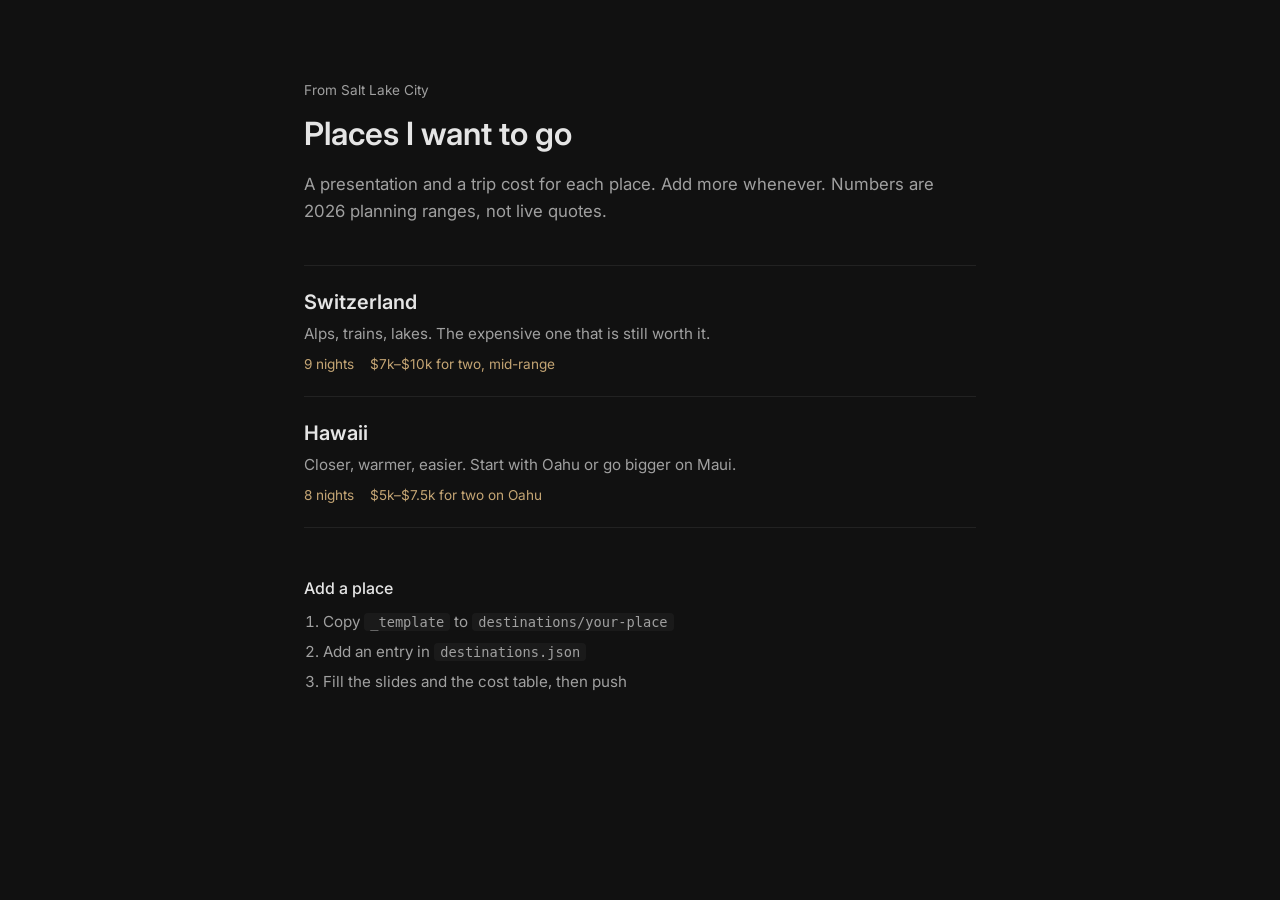
==== index.html @ 283a7fad "Add travel decks for Switzerland and Hawaii Each place is a slide presentation plus a 2026 cost rang" ====
<!DOCTYPE html>
<html lang="en">
<head>
  <meta charset="UTF-8">
  <meta name="viewport" content="width=device-width, initial-scale=1.0">
  <title>Travel — places I want to go</title>
  <link rel="preconnect" href="https://fonts.googleapis.com">
  <link rel="preconnect" href="https://fonts.gstatic.com" crossorigin>
  <link href="https://fonts.googleapis.com/css2?family=Inter:wght@400;500;600&display=swap" rel="stylesheet">
  <link rel="stylesheet" href="css/site.css">
</head>
<body>
  <div class="wrap">
    <p class="kicker">From Salt Lake City</p>
    <h1>Places I want to go</h1>
    <p class="lede">A presentation and a trip cost for each place. Add more whenever. Numbers are 2026 planning ranges, not live quotes.</p>
    <div id="list"></div>
    <div class="howto">
      <h3>Add a place</h3>
      <ol>
        <li>Copy <code>_template</code> to <code>destinations/your-place</code></li>
        <li>Add an entry in <code>destinations.json</code></li>
        <li>Fill the slides and the cost table, then push</li>
      </ol>
    </div>
  </div>
  <script>
    fetch("destinations.json")
      .then((r) => r.json())
      .then((data) => {
        const list = document.getElementById("list");
        data.places.forEach((p) => {
          const a = document.createElement("a");
          a.className = "place";
          a.href = "destinations/" + p.id + "/index.html";
          a.innerHTML =
            "<h2>" + p.name + "</h2>" +
            "<p>" + p.tagline + "</p>" +
            "<div class=\"meta\"><span>" + p.nights + " nights</span><span>" + p.headline + "</span></div>";
          list.appendChild(a);
        });
      });
  </script>
</body>
</html>
---- css/site.css ----
* { margin: 0; padding: 0; box-sizing: border-box; }
:root {
  --bg: #111111;
  --text: #e5e5e5;
  --muted: #a0a0a0;
  --line: #222;
  --card: #1a1a1a;
  --accent: #c4a574;
}
html, body {
  background: var(--bg);
  color: var(--text);
  font-family: Inter, -apple-system, BlinkMacSystemFont, sans-serif;
  -webkit-font-smoothing: antialiased;
  line-height: 1.6;
}
a { color: var(--text); text-underline-offset: 3px; }
a:hover { opacity: 0.7; }
.wrap { max-width: 720px; margin: 0 auto; padding: 80px 24px 80px; }
.kicker { font-size: 0.85rem; color: var(--muted); margin-bottom: 0.4rem; }
h1 { font-size: 2rem; font-weight: 600; margin-bottom: 0.75rem; }
.lede { color: var(--muted); font-size: 1.05rem; margin-bottom: 2.5rem; }
.place {
  display: block;
  padding: 1.25rem 0;
  border-top: 1px solid var(--line);
  text-decoration: none;
}
.place:last-of-type { border-bottom: 1px solid var(--line); }
.place h2 { font-size: 1.25rem; font-weight: 600; margin-bottom: 0.25rem; }
.place p { color: var(--muted); font-size: 0.95rem; }
.meta { display: flex; gap: 1rem; flex-wrap: wrap; margin-top: 0.5rem; font-size: 0.85rem; color: var(--accent); }
.howto { margin-top: 3rem; color: var(--muted); font-size: 0.95rem; }
.howto h3 { color: var(--text); font-size: 1rem; font-weight: 500; margin-bottom: 0.5rem; }
.howto ol { padding-left: 1.2rem; }
.howto li { margin-bottom: 0.35rem; }
code { background: var(--card); padding: 1px 6px; border-radius: 4px; font-size: 0.9em; }
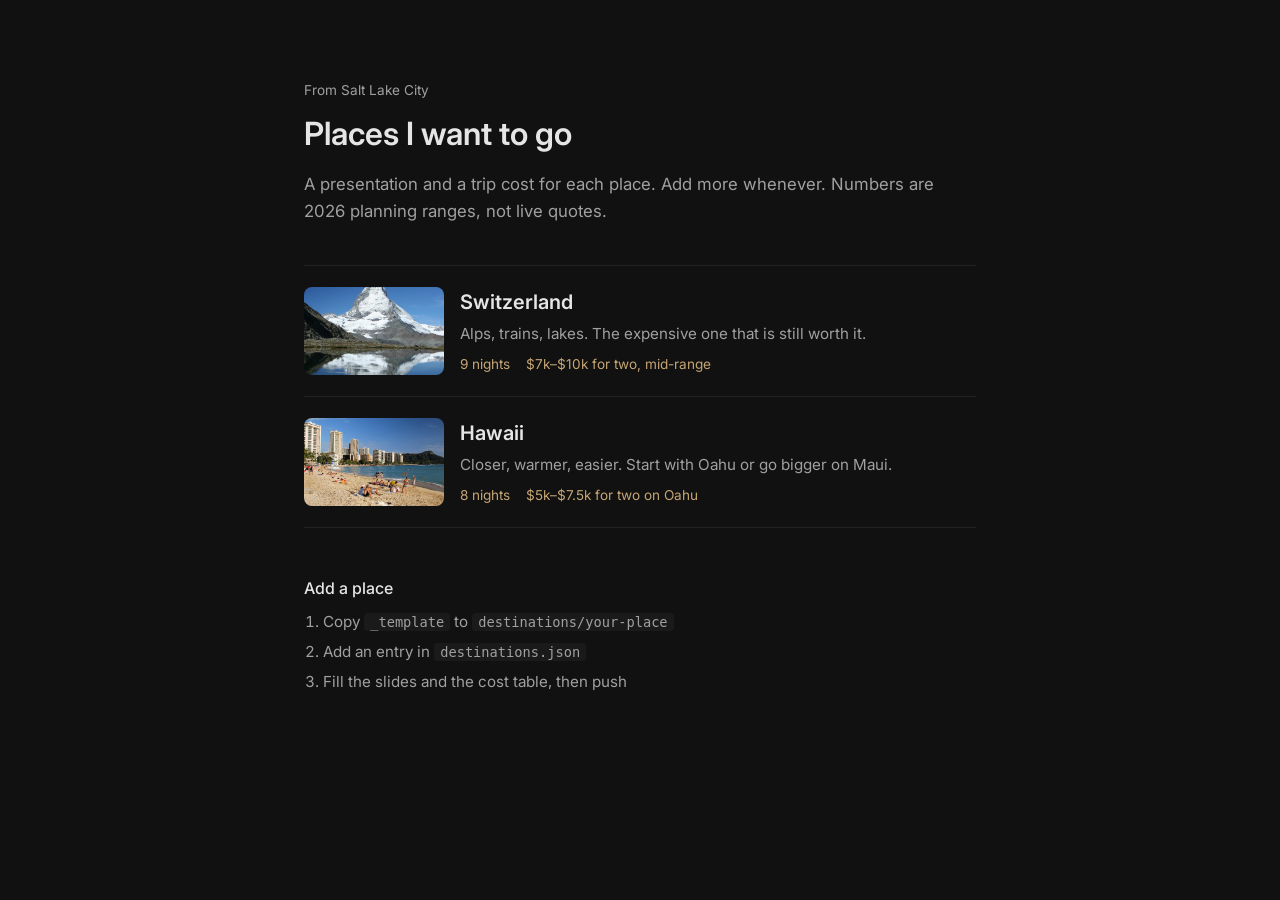
==== commit 881ee397: "Add place photos and where-to-stay slides Switzerland and Hawaii decks now show the actual places an" ====
--- a/index.html
+++ b/index.html
@@ -34,9 +34,10 @@
           a.className = "place";
           a.href = "destinations/" + p.id + "/index.html";
           a.innerHTML =
-            "<h2>" + p.name + "</h2>" +
+            (p.image ? "<img src=\"" + p.image + "\" alt=\"" + p.name + "\">" : "") +
+            "<div><h2>" + p.name + "</h2>" +
             "<p>" + p.tagline + "</p>" +
-            "<div class=\"meta\"><span>" + p.nights + " nights</span><span>" + p.headline + "</span></div>";
+            "<div class=\"meta\"><span>" + p.nights + " nights</span><span>" + p.headline + "</span></div></div>";
           list.appendChild(a);
         });
       });
--- a/css/site.css
+++ b/css/site.css
@@ -35,3 +35,10 @@
 .howto ol { padding-left: 1.2rem; }
 .howto li { margin-bottom: 0.35rem; }
 code { background: var(--card); padding: 1px 6px; border-radius: 4px; font-size: 0.9em; }
+
+.place { display: grid; grid-template-columns: 140px 1fr; gap: 1rem; align-items: center; }
+.place img { width: 140px; height: 88px; object-fit: cover; border-radius: 8px; background: #1a1a1a; }
+@media (max-width: 600px) {
+  .place { grid-template-columns: 1fr; }
+  .place img { width: 100%; height: 140px; }
+}
